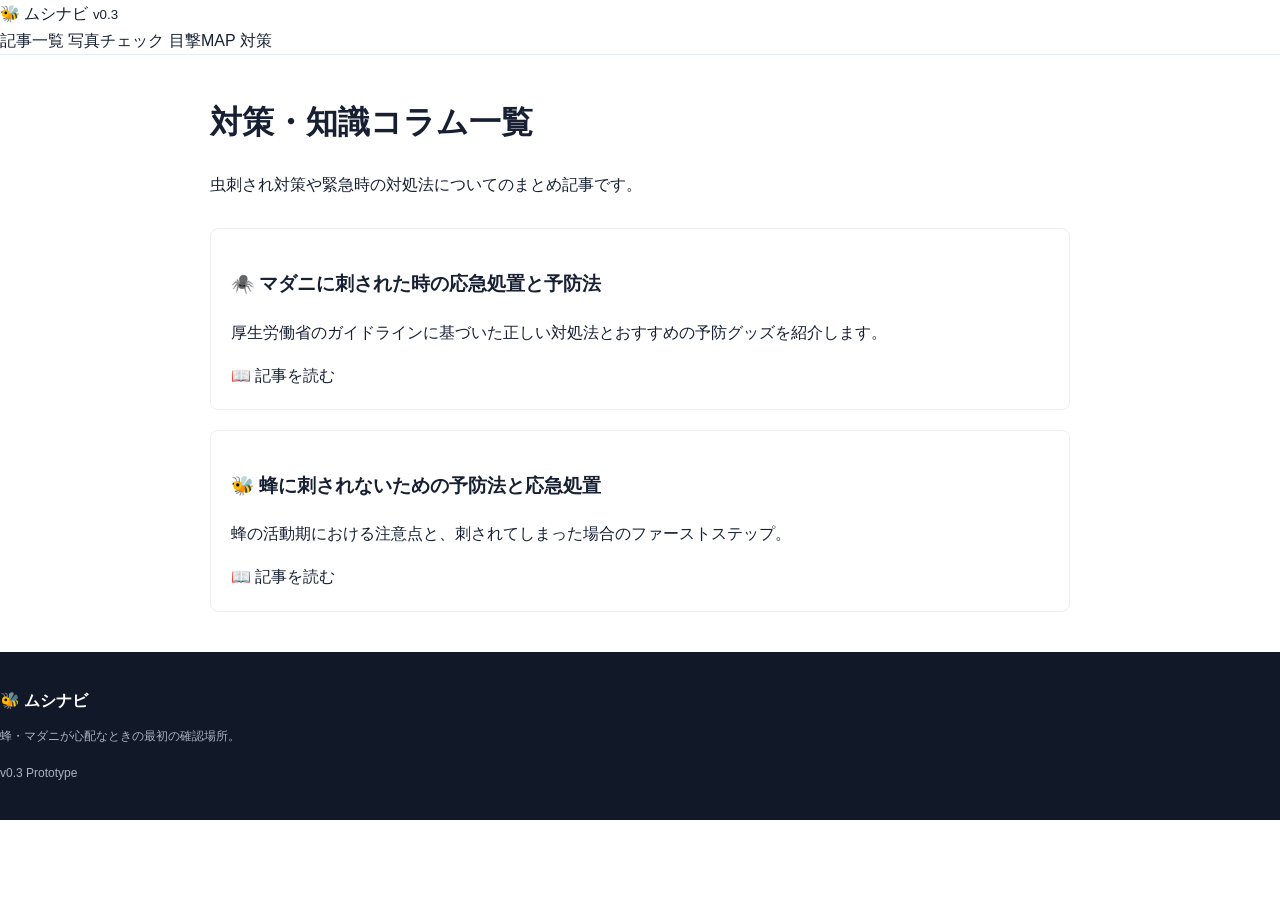
==== articles.html.html @ bc1e3ecb "Add files via upload" ====
<!DOCTYPE html>
<html lang="ja">
<head>
  <meta charset="UTF-8">
  <meta name="viewport" content="width=device-width, initial-scale=1.0">
  <title>記事一覧 | ムシナビ</title>
  <link rel="stylesheet" href="style.css"> <!-- ※お使いのCSSファイル名に変更してください -->
</head>
<body>

  <!-- ヘッダー（全ページ共通） -->
  <header>
    <div>
      <a href="index.html">🐝 ムシナビ <small>v0.3</small></a>
      <nav>
        <a href="articles.html">記事一覧</a>
        <a href="index.html#check">写真チェック</a>
        <a href="index.html#map">目撃MAP</a>
        <a href="index.html#guides">対策</a>
      </nav>
    </div>
  </header>

  <!-- メインコンテンツ -->
  <main style="max-width: 900px; margin: 40px auto; padding: 0 20px;">
    <h1>対策・知識コラム一覧</h1>
    <p>虫刺され対策や緊急時の対処法についてのまとめ記事です。</p>

    <div style="display: grid; gap: 20px; margin-top: 30px;">
      
      <!-- 記事カード 1 -->
      <article style="border: 1px solid #eee; padding: 20px; border-radius: 8px;">
        <h3>🕷️ マダニに刺された時の応急処置と予防法</h3>
        <p>厚生労働省のガイドラインに基づいた正しい対処法とおすすめの予防グッズを紹介します。</p>
        <a href="guide-tick.html">📖 記事を読む</a>
      </article>

      <!-- 記事カード 2 -->
      <article style="border: 1px solid #eee; padding: 20px; border-radius: 8px;">
        <h3>🐝 蜂に刺されないための予防法と応急処置</h3>
        <p>蜂の活動期における注意点と、刺されてしまった場合のファーストステップ。</p>
        <a href="guide-bee.html">📖 記事を読む</a>
      </article>

      <!-- 新しい記事を追加する場合はここ下に <article>... </article> を増やしていきます -->

    </div>
  </main>

  <footer>
    <div>
      <b>🐝 ムシナビ</b>
      <p>蜂・マダニが心配なときの最初の確認場所。</p>
      <small>v0.3 Prototype</small>
    </div>
  </footer>

</body>
</html>
---- style.css ----
*{box-sizing:border-box}html{scroll-behavior:smooth}body{margin:0;font-family:-apple-system,BlinkMacSystemFont,"Noto Sans JP",Meiryo,sans-serif;color:#172033;line-height:1.7}a{text-decoration:none;color:inherit}.wrap{width:min(1050px,92%);margin:auto}header{position:sticky;top:0;z-index:10;background:#fffc;border-bottom:1px solid #e8edf2;backdrop-filter:blur(10px)}.nav{height:64px;display:flex;align-items:center;justify-content:space-between}.logo{font-size:20px;font-weight:900}.logo small{font-size:10px;background:#edf1f5;padding:3px 7px;border-radius:99px}.nav nav{display:flex;gap:20px;font-size:13px;font-weight:800}.hero{padding:70px 0;background:linear-gradient(135deg,#f7faf7,#fff7e8)}.hero h1{font-size:clamp(38px,6vw,64px);line-height:1.12;margin:0 0 18px}.hero h1 span{color:#d85b32}.hero p{max-width:700px;color:#5f6877}.eyebrow{font-size:11px;letter-spacing:.16em;font-weight:900;color:#7d8795;margin:0 0 7px}.btn{display:inline-flex;border:0;border-radius:12px;padding:12px 18px;font-weight:900;cursor:pointer;justify-content:center;align-items:center}.primary{background:#111827;color:white}.white{background:white;border:1px solid #dfe5ec}.safety{font-size:12px;background:#fff8e8;padding:10px 13px;border-radius:10px}.section{padding:65px 0}.alt{background:#f6f8fb}.head{display:flex;justify-content:space-between;align-items:end;margin-bottom:24px}.head h2{margin:0;font-size:32px}.panel,.result{background:white;border:1px solid #e1e7ee;border-radius:20px;padding:24px;box-shadow:0 12px 35px #1c2b3f0a}.drop{height:205px;border:2px dashed #cbd4df;border-radius:16px;background:#fafbfd;display:flex;flex-direction:column;align-items:center;justify-content:center;cursor:pointer}.drop input{display:none}.drop span{font-size:45px}.drop small{color:#7a8492}.preview{text-align:center;margin-top:14px}.preview img{max-width:100%;max-height:320px;border-radius:14px}.link{border:0;background:none;color:#a44837;cursor:pointer}.hidden{display:none!important}.choice{display:grid;grid-template-columns:repeat(3,1fr);gap:10px;margin-top:20px}.choice-btn{padding:11px;border:1px solid #d8dfe7;background:white;border-radius:11px;font-weight:800}.choice-btn.active{background:#111827;color:white}.hint,.status{font-size:12px;color:#707a88}.full{width:100%;margin-top:14px}.result{margin-top:18px}.resultTop{display:flex;justify-content:space-between;align-items:center}.result h3{font-size:28px;margin:0}.risk{font-size:12px;font-weight:900;border-radius:99px;padding:6px 12px;background:#fff0d8;color:#975b00}.risk.danger{background:#ffe0df;color:#a42e29}.confidence{display:flex;justify-content:space-between;font-size:12px;color:#687383;margin-top:16px}.bar{height:8px;background:#edf0f4;border-radius:99px;overflow:hidden}.bar i{display:block;height:100%;width:0;background:#111827}.grid{display:grid;grid-template-columns:repeat(2,1fr);gap:12px;margin-top:18px}.grid>div{background:#f7f9fb;padding:15px;border-radius:13px}.grid small{display:block;color:#707a88}.grid b{display:block}.medical{margin-top:15px;background:#fff2ed;border-radius:12px;padding:13px;font-size:12px}.mapLayout{display:grid;grid-template-columns:1.35fr .65fr;gap:20px}.map{height:420px;border-radius:18px;background:#eaf0e7;position:relative;background-image:linear-gradient(25deg,transparent 48%,#fff9 49%,transparent 51%),linear-gradient(105deg,transparent 48%,#fff9 49%,transparent 51%);background-size:90px 70px}.m{position:absolute;width:48px;height:48px;background:white;border-radius:50%;display:grid;place-items:center;font-size:25px;box-shadow:0 6px 15px #0002}.m1{left:48%;top:48%}.m2{left:61%;top:57%}.m3{left:70%;top:25%}.m4{left:43%;top:66%}.city{position:absolute;color:#65705f}.c1{left:48%;top:55%}.c2{left:66%;top:20%}.c3{left:59%;top:74%}.panel label{display:flex;flex-direction:column;gap:6px;font-size:13px;font-weight:800;margin-top:13px}.panel select,.panel input,.panel textarea{font:inherit;border:1px solid #d7dfe8;border-radius:10px;padding:10px;background:white}.guides{display:grid;grid-template-columns:repeat(3,1fr);gap:15px}.guides article{border:1px solid #e1e7ee;border-radius:17px;padding:20px;font-size:30px}.guides h3{font-size:18px;margin:6px 0}.guides p{font-size:13px;color:#657081;margin:0}footer{background:#111827;color:white;padding:35px 0}footer p,footer small{font-size:12px;color:#aab2bf}@media(max-width:760px){.nav nav{display:none}.choice,.grid,.mapLayout,.guides{grid-template-columns:1fr}.map{height:330px}}
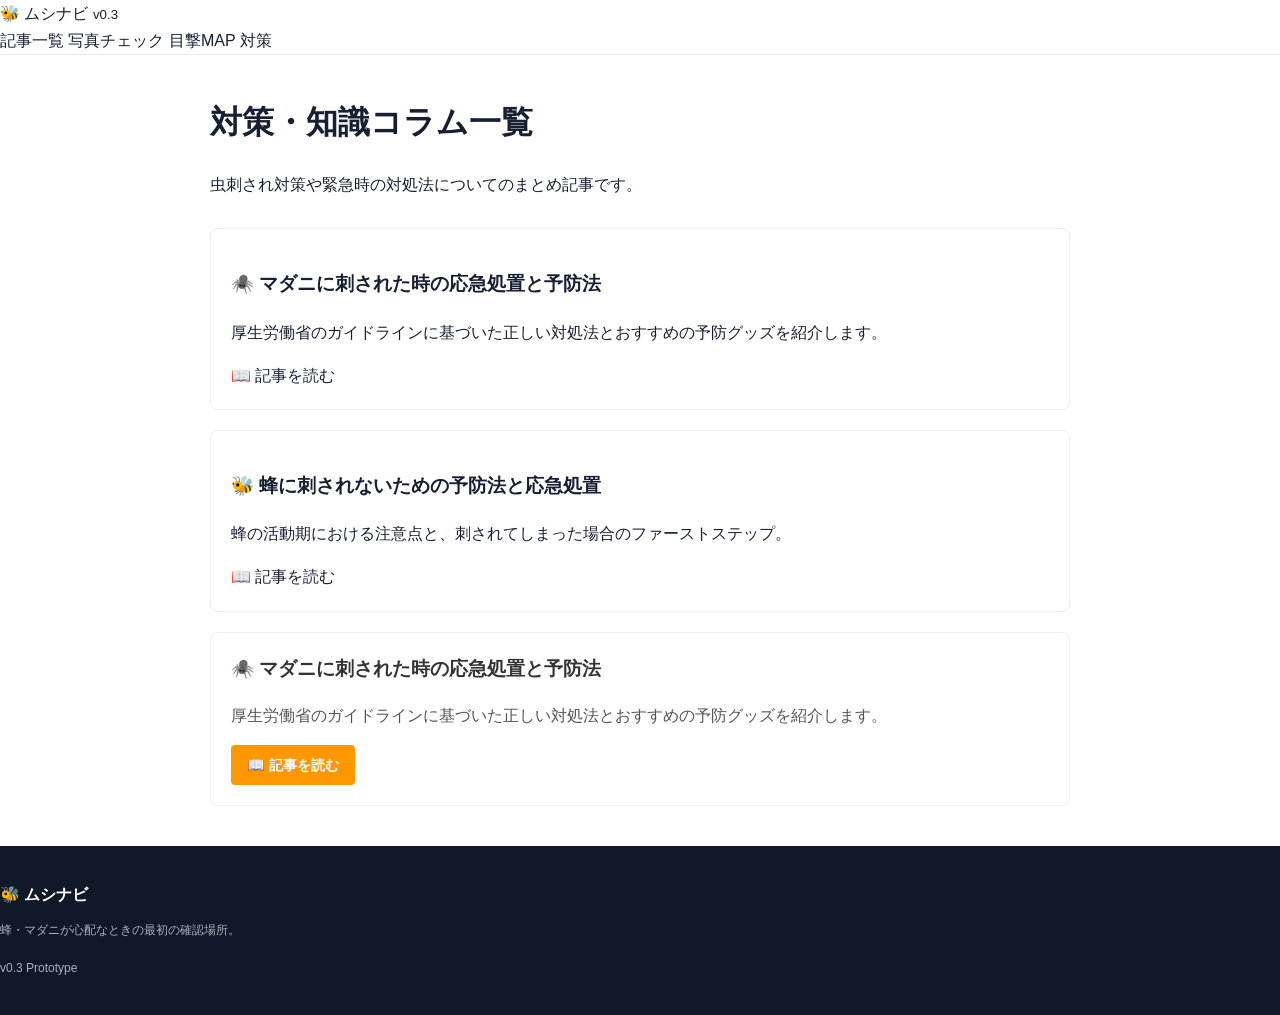
==== commit aa9c7da4: "Update articles.html.html" ====
--- a/articles.html.html
+++ b/articles.html.html
@@ -42,6 +42,12 @@
         <a href="guide-bee.html">📖 記事を読む</a>
       </article>
 
+      <!-- 記事カード 3 -->
+<article style="border: 1px solid #eee; padding: 20px; border-radius: 8px; background: #fff;">
+  <h3 style="margin-top: 0; color: #333;">🕷️ マダニに刺された時の応急処置と予防法</h3>
+  <p style="color: #555; line-height: 1.6;">厚生労働省のガイドラインに基づいた正しい対処法とおすすめの予防グッズを紹介します。</p>
+  <a href="guide-tick.html" style="display: inline-block; background: #ff9800; color: #fff; padding: 8px 16px; border-radius: 4px; text-decoration: none; font-weight: bold; font-size: 0.9rem;">📖 記事を読む</a>
+</article>
       <!-- 新しい記事を追加する場合はここ下に <article>... </article> を増やしていきます -->
 
     </div>
@@ -56,4 +62,4 @@
   </footer>
 
 </body>
-</html>+</html>
